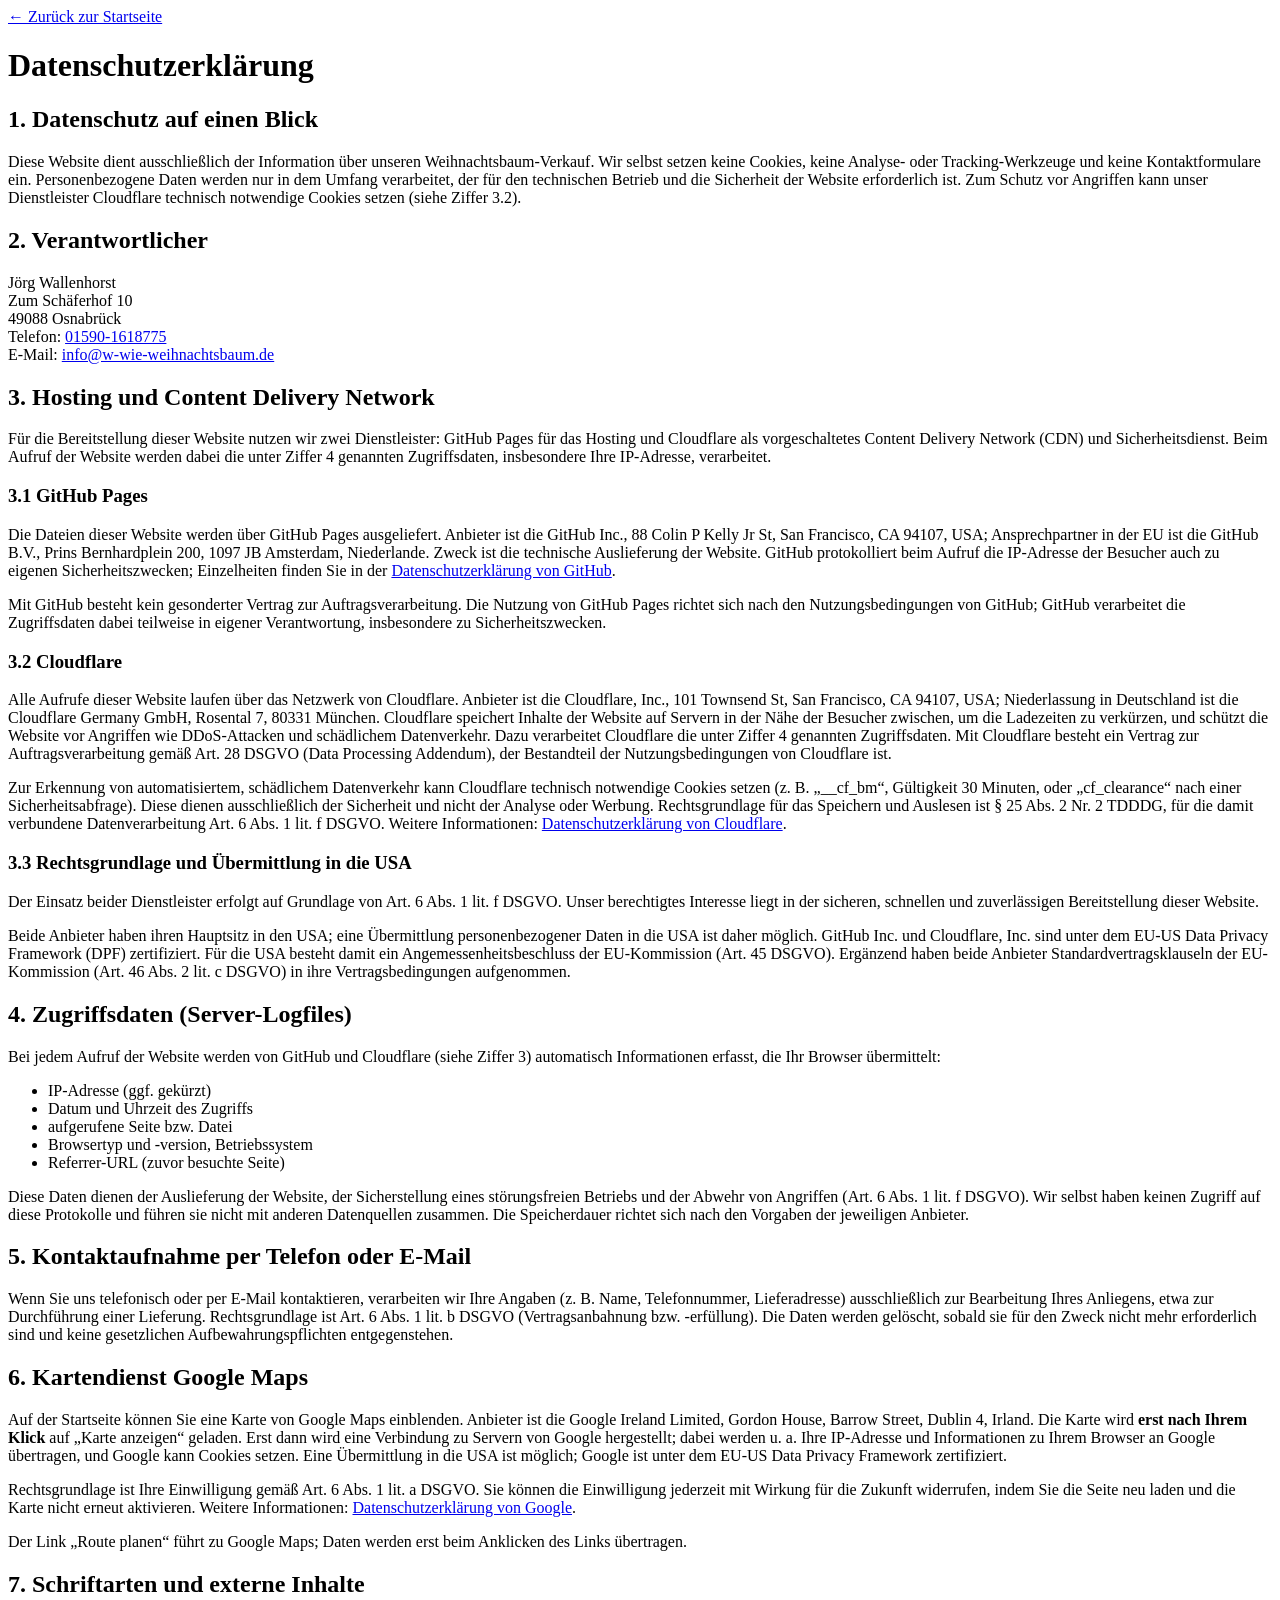
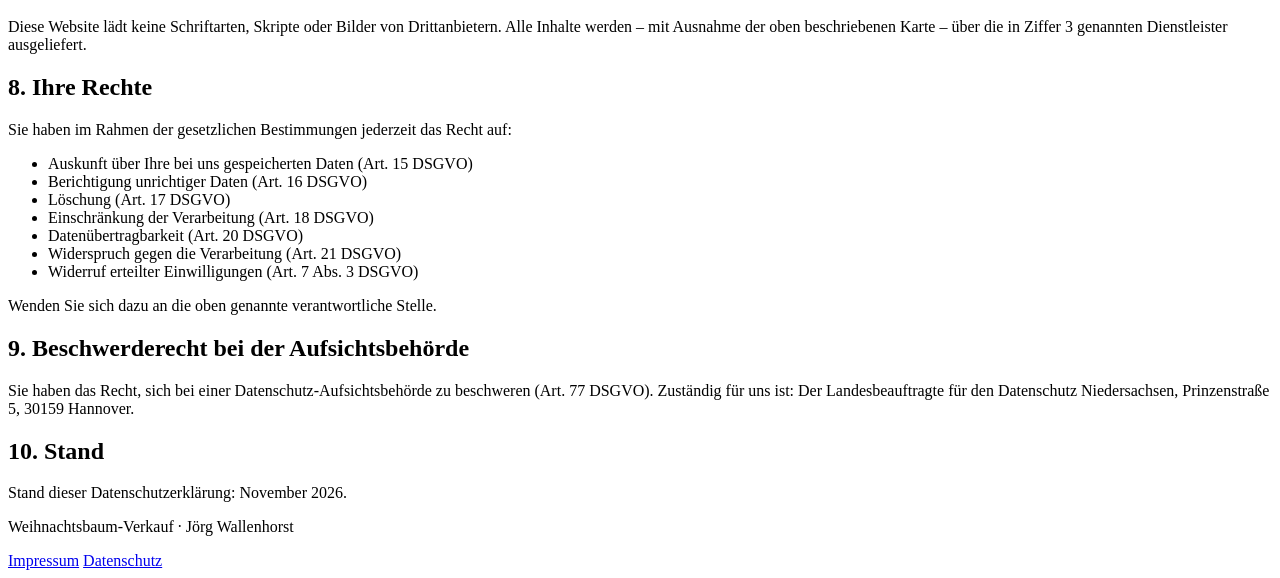
==== datenschutz.html @ db5e8e9d "Add files via upload" ====
<!DOCTYPE html>
<html lang="de">
<head>
  <meta charset="utf-8">
  <meta name="viewport" content="width=device-width, initial-scale=1">
  <title>Datenschutzerklärung | Weihnachtsbaum-Verkauf Osnabrück-Dodesheide</title>
  <meta name="robots" content="noindex, follow">
  <meta name="theme-color" content="#0a0a18">
  <link rel="icon" href="assets/img/favicon.svg" type="image/svg+xml">
  <link rel="stylesheet" href="css/style.css?v=5">
</head>
<body>
  <header class="seite-kopf">
    <div class="container">
      <a href="index.html">← Zurück zur Startseite</a>
      <h1>Datenschutz&shy;erklärung</h1>
    </div>
  </header>

  <main class="container text">
    <h2>1. Datenschutz auf einen Blick</h2>
    <p>Diese Website dient ausschließlich der Information über unseren Weihnachtsbaum-Verkauf. Wir selbst setzen keine Cookies, keine Analyse- oder Tracking-Werkzeuge und keine Kontaktformulare ein. Personenbezogene Daten werden nur in dem Umfang verarbeitet, der für den technischen Betrieb und die Sicherheit der Website erforderlich ist. Zum Schutz vor Angriffen kann unser Dienstleister Cloudflare technisch notwendige Cookies setzen (siehe Ziffer 3.2).</p>

    <h2>2. Verantwortlicher</h2>
    <p>
      Jörg Wallenhorst<br>
      Zum Schäferhof 10<br>
      49088 Osnabrück<br>
      Telefon: <a href="tel:+4915901618775">01590-1618775</a><br>
      E-Mail: <a href="mailto:info@w-wie-weihnachtsbaum.de">info@w-wie-weihnachtsbaum.de</a>
    </p>

    <h2>3. Hosting und Content Delivery Network</h2>
    <p>Für die Bereitstellung dieser Website nutzen wir zwei Dienstleister: GitHub Pages für das Hosting und Cloudflare als vorgeschaltetes Content Delivery Network (CDN) und Sicherheitsdienst. Beim Aufruf der Website werden dabei die unter Ziffer 4 genannten Zugriffsdaten, insbesondere Ihre IP-Adresse, verarbeitet.</p>

    <h3>3.1 GitHub Pages</h3>
    <p>Die Dateien dieser Website werden über GitHub Pages ausgeliefert. Anbieter ist die GitHub Inc., 88 Colin P Kelly Jr St, San Francisco, CA 94107, USA; Ansprechpartner in der EU ist die GitHub B.V., Prins Bernhardplein 200, 1097 JB Amsterdam, Niederlande. Zweck ist die technische Auslieferung der Website. GitHub protokolliert beim Aufruf die IP-Adresse der Besucher auch zu eigenen Sicherheitszwecken; Einzelheiten finden Sie in der <a href="https://docs.github.com/de/site-policy/privacy-policies/github-general-privacy-statement" target="_blank" rel="noopener noreferrer">Datenschutzerklärung von GitHub</a>.</p>
    <p>Mit GitHub besteht kein gesonderter Vertrag zur Auftragsverarbeitung. Die Nutzung von GitHub Pages richtet sich nach den Nutzungsbedingungen von GitHub; GitHub verarbeitet die Zugriffsdaten dabei teilweise in eigener Verantwortung, insbesondere zu Sicherheitszwecken.</p>

    <h3>3.2 Cloudflare</h3>
    <p>Alle Aufrufe dieser Website laufen über das Netzwerk von Cloudflare. Anbieter ist die Cloudflare, Inc., 101 Townsend St, San Francisco, CA 94107, USA; Niederlassung in Deutschland ist die Cloudflare Germany GmbH, Rosental 7, 80331 München. Cloudflare speichert Inhalte der Website auf Servern in der Nähe der Besucher zwischen, um die Ladezeiten zu verkürzen, und schützt die Website vor Angriffen wie DDoS-Attacken und schädlichem Datenverkehr. Dazu verarbeitet Cloudflare die unter Ziffer 4 genannten Zugriffsdaten. Mit Cloudflare besteht ein Vertrag zur Auftragsverarbeitung gemäß Art. 28 DSGVO (Data Processing Addendum), der Bestandteil der Nutzungsbedingungen von Cloudflare ist.</p>
    <p>Zur Erkennung von automatisiertem, schädlichem Datenverkehr kann Cloudflare technisch notwendige Cookies setzen (z. B. „__cf_bm“, Gültigkeit 30 Minuten, oder „cf_clearance“ nach einer Sicherheitsabfrage). Diese dienen ausschließlich der Sicherheit und nicht der Analyse oder Werbung. Rechtsgrundlage für das Speichern und Auslesen ist § 25 Abs. 2 Nr. 2 TDDDG, für die damit verbundene Datenverarbeitung Art. 6 Abs. 1 lit. f DSGVO. Weitere Informationen: <a href="https://www.cloudflare.com/de-de/privacypolicy/" target="_blank" rel="noopener noreferrer">Datenschutzerklärung von Cloudflare</a>.</p>

    <h3>3.3 Rechtsgrundlage und Übermittlung in die USA</h3>
    <p>Der Einsatz beider Dienstleister erfolgt auf Grundlage von Art. 6 Abs. 1 lit. f DSGVO. Unser berechtigtes Interesse liegt in der sicheren, schnellen und zuverlässigen Bereitstellung dieser Website.</p>
    <p>Beide Anbieter haben ihren Hauptsitz in den USA; eine Übermittlung personenbezogener Daten in die USA ist daher möglich. GitHub Inc. und Cloudflare, Inc. sind unter dem EU-US Data Privacy Framework (DPF) zertifiziert. Für die USA besteht damit ein Angemessenheitsbeschluss der EU-Kommission (Art. 45 DSGVO). Ergänzend haben beide Anbieter Standardvertragsklauseln der EU-Kommission (Art. 46 Abs. 2 lit. c DSGVO) in ihre Vertragsbedingungen aufgenommen.</p>

    <h2>4. Zugriffsdaten (Server-Logfiles)</h2>
    <p>Bei jedem Aufruf der Website werden von GitHub und Cloudflare (siehe Ziffer 3) automatisch Informationen erfasst, die Ihr Browser übermittelt:</p>
    <ul>
      <li>IP-Adresse (ggf. gekürzt)</li>
      <li>Datum und Uhrzeit des Zugriffs</li>
      <li>aufgerufene Seite bzw. Datei</li>
      <li>Browsertyp und -version, Betriebssystem</li>
      <li>Referrer-URL (zuvor besuchte Seite)</li>
    </ul>
    <p>Diese Daten dienen der Auslieferung der Website, der Sicherstellung eines störungsfreien Betriebs und der Abwehr von Angriffen (Art. 6 Abs. 1 lit. f DSGVO). Wir selbst haben keinen Zugriff auf diese Protokolle und führen sie nicht mit anderen Datenquellen zusammen. Die Speicherdauer richtet sich nach den Vorgaben der jeweiligen Anbieter.</p>

    <h2>5. Kontaktaufnahme per Telefon oder E-Mail</h2>
    <p>Wenn Sie uns telefonisch oder per E-Mail kontaktieren, verarbeiten wir Ihre Angaben (z. B. Name, Telefonnummer, Lieferadresse) ausschließlich zur Bearbeitung Ihres Anliegens, etwa zur Durchführung einer Lieferung. Rechtsgrundlage ist Art. 6 Abs. 1 lit. b DSGVO (Vertragsanbahnung bzw. -erfüllung). Die Daten werden gelöscht, sobald sie für den Zweck nicht mehr erforderlich sind und keine gesetzlichen Aufbewahrungspflichten entgegenstehen.</p>

    <h2>6. Kartendienst Google Maps</h2>
    <p>Auf der Startseite können Sie eine Karte von Google Maps einblenden. Anbieter ist die Google Ireland Limited, Gordon House, Barrow Street, Dublin 4, Irland. Die Karte wird <strong>erst nach Ihrem Klick</strong> auf „Karte anzeigen“ geladen. Erst dann wird eine Verbindung zu Servern von Google hergestellt; dabei werden u. a. Ihre IP-Adresse und Informationen zu Ihrem Browser an Google übertragen, und Google kann Cookies setzen. Eine Übermittlung in die USA ist möglich; Google ist unter dem EU-US Data Privacy Framework zertifiziert.</p>
    <p>Rechtsgrundlage ist Ihre Einwilligung gemäß Art. 6 Abs. 1 lit. a DSGVO. Sie können die Einwilligung jederzeit mit Wirkung für die Zukunft widerrufen, indem Sie die Seite neu laden und die Karte nicht erneut aktivieren. Weitere Informationen: <a href="https://policies.google.com/privacy" target="_blank" rel="noopener noreferrer">Datenschutzerklärung von Google</a>.</p>
    <p>Der Link „Route planen“ führt zu Google Maps; Daten werden erst beim Anklicken des Links übertragen.</p>

    <h2>7. Schriftarten und externe Inhalte</h2>
    <p>Diese Website lädt keine Schriftarten, Skripte oder Bilder von Drittanbietern. Alle Inhalte werden – mit Ausnahme der oben beschriebenen Karte – über die in Ziffer 3 genannten Dienstleister ausgeliefert.</p>

    <h2>8. Ihre Rechte</h2>
    <p>Sie haben im Rahmen der gesetzlichen Bestimmungen jederzeit das Recht auf:</p>
    <ul>
      <li>Auskunft über Ihre bei uns gespeicherten Daten (Art. 15 DSGVO)</li>
      <li>Berichtigung unrichtiger Daten (Art. 16 DSGVO)</li>
      <li>Löschung (Art. 17 DSGVO)</li>
      <li>Einschränkung der Verarbeitung (Art. 18 DSGVO)</li>
      <li>Datenübertragbarkeit (Art. 20 DSGVO)</li>
      <li>Widerspruch gegen die Verarbeitung (Art. 21 DSGVO)</li>
      <li>Widerruf erteilter Einwilligungen (Art. 7 Abs. 3 DSGVO)</li>
    </ul>
    <p>Wenden Sie sich dazu an die oben genannte verantwortliche Stelle.</p>

    <h2>9. Beschwerderecht bei der Aufsichtsbehörde</h2>
    <p>Sie haben das Recht, sich bei einer Datenschutz-Aufsichtsbehörde zu beschweren (Art. 77 DSGVO). Zuständig für uns ist: Der Landesbeauftragte für den Datenschutz Niedersachsen, Prinzenstraße 5, 30159 Hannover.</p>

    <h2>10. Stand</h2>
    <p>Stand dieser Datenschutzerklärung: November 2026.</p>
  </main>

  <footer class="fuss">
    <div class="container fuss__innen">
      <p>Weihnachtsbaum-Verkauf · Jörg Wallenhorst</p>
      <nav aria-label="Rechtliches">
        <a href="impressum.html">Impressum</a>
        <a href="datenschutz.html" aria-current="page">Datenschutz</a>
      </nav>
    </div>
  </footer>
</body>
</html>
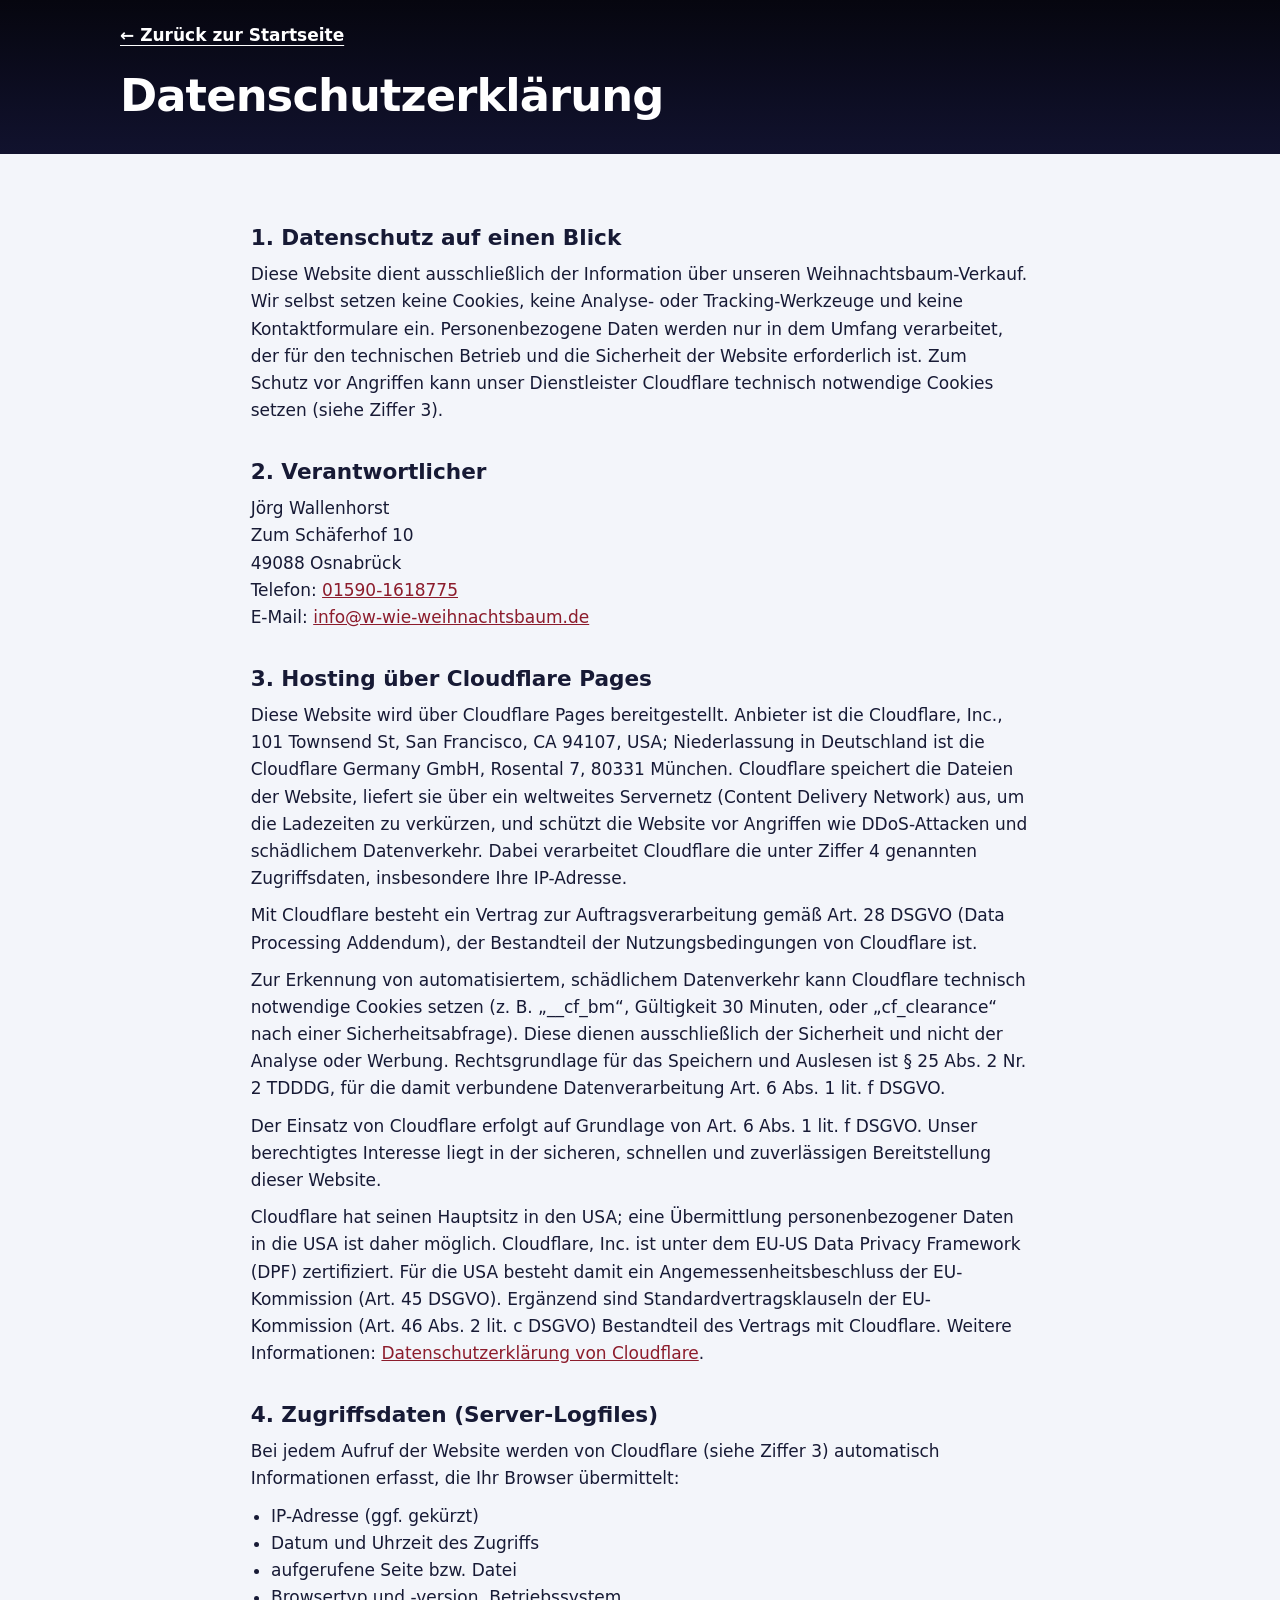
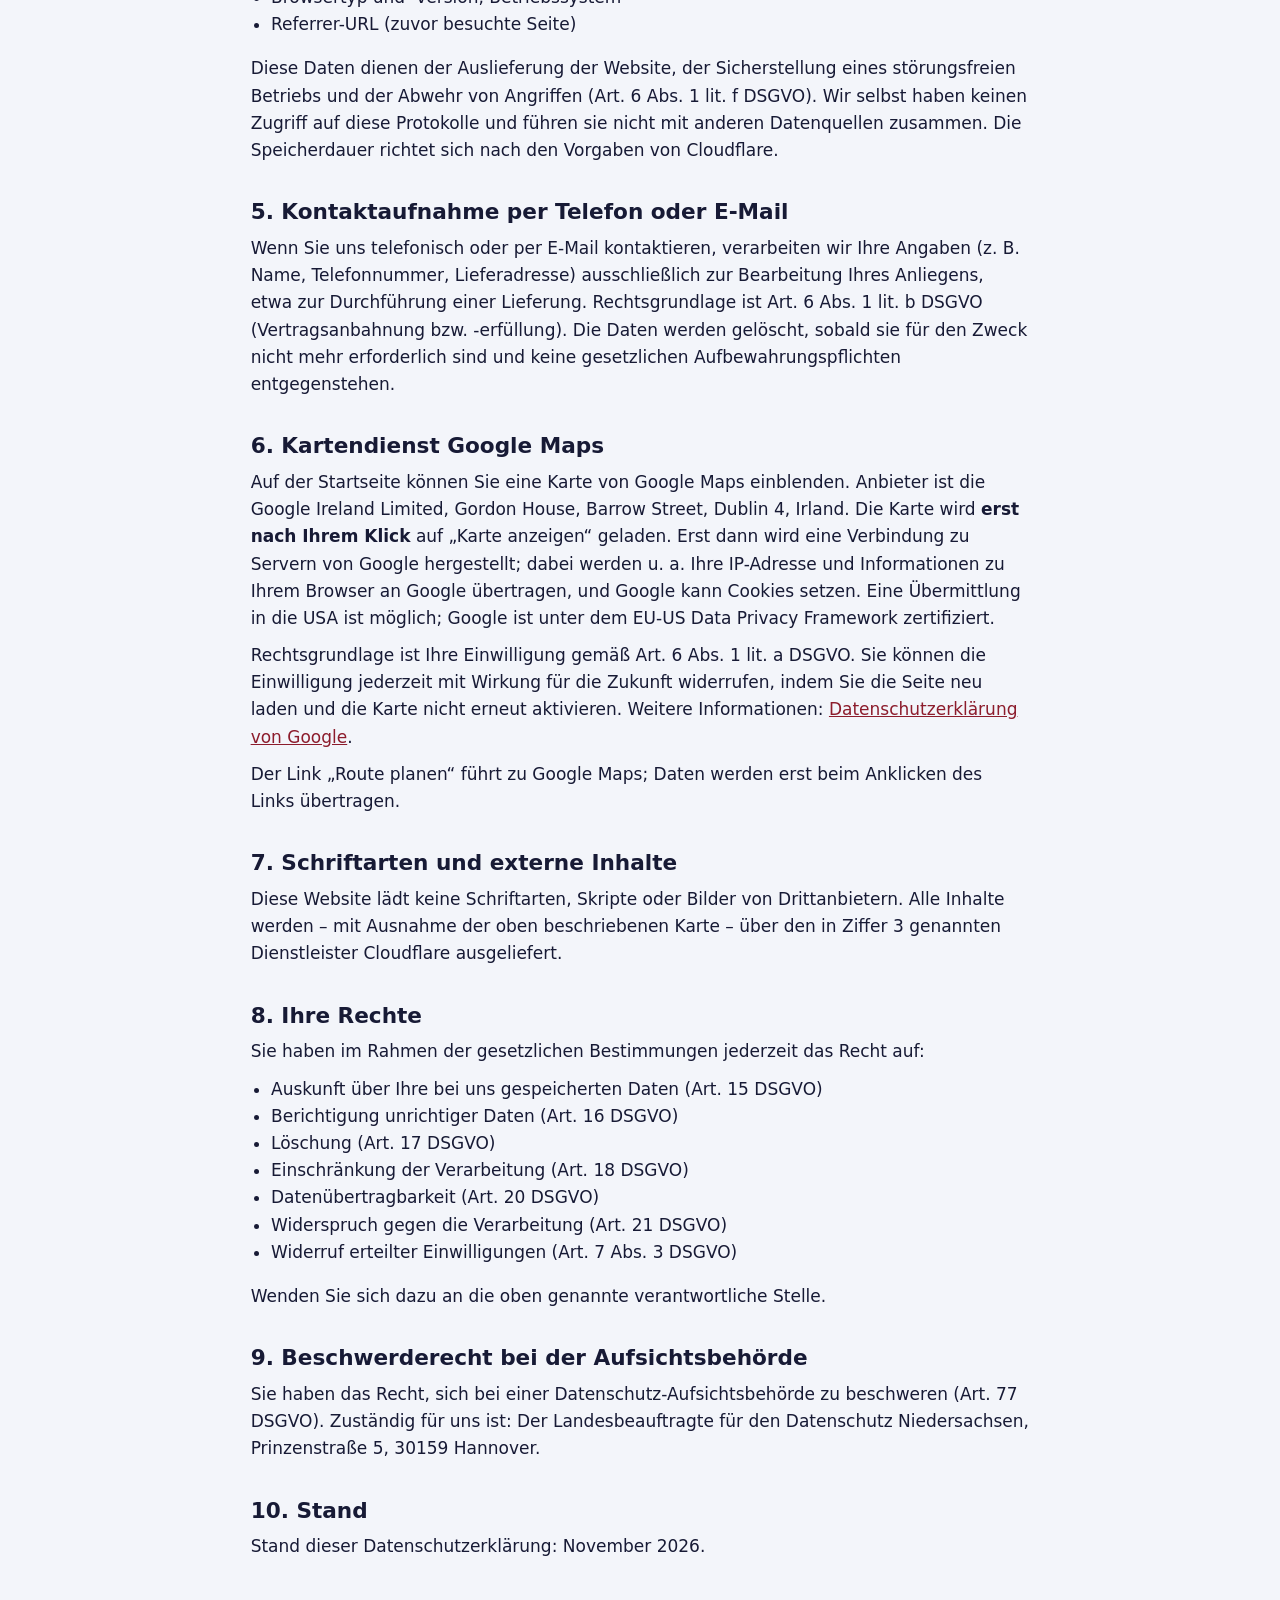
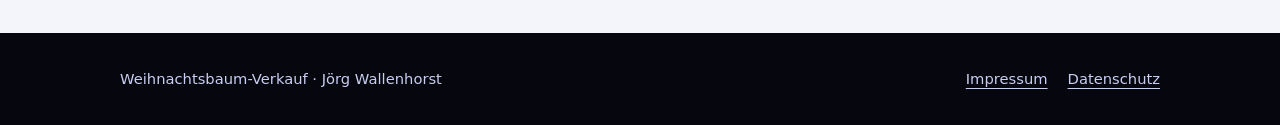
==== commit 2b61564b: "Add files via upload" ====
--- a/datenschutz.html
+++ b/datenschutz.html
@@ -19,7 +19,7 @@
 
   <main class="container text">
     <h2>1. Datenschutz auf einen Blick</h2>
-    <p>Diese Website dient ausschließlich der Information über unseren Weihnachtsbaum-Verkauf. Wir selbst setzen keine Cookies, keine Analyse- oder Tracking-Werkzeuge und keine Kontaktformulare ein. Personenbezogene Daten werden nur in dem Umfang verarbeitet, der für den technischen Betrieb und die Sicherheit der Website erforderlich ist. Zum Schutz vor Angriffen kann unser Dienstleister Cloudflare technisch notwendige Cookies setzen (siehe Ziffer 3.2).</p>
+    <p>Diese Website dient ausschließlich der Information über unseren Weihnachtsbaum-Verkauf. Wir selbst setzen keine Cookies, keine Analyse- oder Tracking-Werkzeuge und keine Kontaktformulare ein. Personenbezogene Daten werden nur in dem Umfang verarbeitet, der für den technischen Betrieb und die Sicherheit der Website erforderlich ist. Zum Schutz vor Angriffen kann unser Dienstleister Cloudflare technisch notwendige Cookies setzen (siehe Ziffer 3).</p>
 
     <h2>2. Verantwortlicher</h2>
     <p>
@@ -30,23 +30,15 @@
       E-Mail: <a href="mailto:info@w-wie-weihnachtsbaum.de">info@w-wie-weihnachtsbaum.de</a>
     </p>
 
-    <h2>3. Hosting und Content Delivery Network</h2>
-    <p>Für die Bereitstellung dieser Website nutzen wir zwei Dienstleister: GitHub Pages für das Hosting und Cloudflare als vorgeschaltetes Content Delivery Network (CDN) und Sicherheitsdienst. Beim Aufruf der Website werden dabei die unter Ziffer 4 genannten Zugriffsdaten, insbesondere Ihre IP-Adresse, verarbeitet.</p>
-
-    <h3>3.1 GitHub Pages</h3>
-    <p>Die Dateien dieser Website werden über GitHub Pages ausgeliefert. Anbieter ist die GitHub Inc., 88 Colin P Kelly Jr St, San Francisco, CA 94107, USA; Ansprechpartner in der EU ist die GitHub B.V., Prins Bernhardplein 200, 1097 JB Amsterdam, Niederlande. Zweck ist die technische Auslieferung der Website. GitHub protokolliert beim Aufruf die IP-Adresse der Besucher auch zu eigenen Sicherheitszwecken; Einzelheiten finden Sie in der <a href="https://docs.github.com/de/site-policy/privacy-policies/github-general-privacy-statement" target="_blank" rel="noopener noreferrer">Datenschutzerklärung von GitHub</a>.</p>
-    <p>Mit GitHub besteht kein gesonderter Vertrag zur Auftragsverarbeitung. Die Nutzung von GitHub Pages richtet sich nach den Nutzungsbedingungen von GitHub; GitHub verarbeitet die Zugriffsdaten dabei teilweise in eigener Verantwortung, insbesondere zu Sicherheitszwecken.</p>
-
-    <h3>3.2 Cloudflare</h3>
-    <p>Alle Aufrufe dieser Website laufen über das Netzwerk von Cloudflare. Anbieter ist die Cloudflare, Inc., 101 Townsend St, San Francisco, CA 94107, USA; Niederlassung in Deutschland ist die Cloudflare Germany GmbH, Rosental 7, 80331 München. Cloudflare speichert Inhalte der Website auf Servern in der Nähe der Besucher zwischen, um die Ladezeiten zu verkürzen, und schützt die Website vor Angriffen wie DDoS-Attacken und schädlichem Datenverkehr. Dazu verarbeitet Cloudflare die unter Ziffer 4 genannten Zugriffsdaten. Mit Cloudflare besteht ein Vertrag zur Auftragsverarbeitung gemäß Art. 28 DSGVO (Data Processing Addendum), der Bestandteil der Nutzungsbedingungen von Cloudflare ist.</p>
-    <p>Zur Erkennung von automatisiertem, schädlichem Datenverkehr kann Cloudflare technisch notwendige Cookies setzen (z. B. „__cf_bm“, Gültigkeit 30 Minuten, oder „cf_clearance“ nach einer Sicherheitsabfrage). Diese dienen ausschließlich der Sicherheit und nicht der Analyse oder Werbung. Rechtsgrundlage für das Speichern und Auslesen ist § 25 Abs. 2 Nr. 2 TDDDG, für die damit verbundene Datenverarbeitung Art. 6 Abs. 1 lit. f DSGVO. Weitere Informationen: <a href="https://www.cloudflare.com/de-de/privacypolicy/" target="_blank" rel="noopener noreferrer">Datenschutzerklärung von Cloudflare</a>.</p>
-
-    <h3>3.3 Rechtsgrundlage und Übermittlung in die USA</h3>
-    <p>Der Einsatz beider Dienstleister erfolgt auf Grundlage von Art. 6 Abs. 1 lit. f DSGVO. Unser berechtigtes Interesse liegt in der sicheren, schnellen und zuverlässigen Bereitstellung dieser Website.</p>
-    <p>Beide Anbieter haben ihren Hauptsitz in den USA; eine Übermittlung personenbezogener Daten in die USA ist daher möglich. GitHub Inc. und Cloudflare, Inc. sind unter dem EU-US Data Privacy Framework (DPF) zertifiziert. Für die USA besteht damit ein Angemessenheitsbeschluss der EU-Kommission (Art. 45 DSGVO). Ergänzend haben beide Anbieter Standardvertragsklauseln der EU-Kommission (Art. 46 Abs. 2 lit. c DSGVO) in ihre Vertragsbedingungen aufgenommen.</p>
+    <h2>3. Hosting über Cloudflare Pages</h2>
+    <p>Diese Website wird über Cloudflare Pages bereitgestellt. Anbieter ist die Cloudflare, Inc., 101 Townsend St, San Francisco, CA 94107, USA; Niederlassung in Deutschland ist die Cloudflare Germany GmbH, Rosental 7, 80331 München. Cloudflare speichert die Dateien der Website, liefert sie über ein weltweites Servernetz (Content Delivery Network) aus, um die Ladezeiten zu verkürzen, und schützt die Website vor Angriffen wie DDoS-Attacken und schädlichem Datenverkehr. Dabei verarbeitet Cloudflare die unter Ziffer 4 genannten Zugriffsdaten, insbesondere Ihre IP-Adresse.</p>
+    <p>Mit Cloudflare besteht ein Vertrag zur Auftragsverarbeitung gemäß Art. 28 DSGVO (Data Processing Addendum), der Bestandteil der Nutzungsbedingungen von Cloudflare ist.</p>
+    <p>Zur Erkennung von automatisiertem, schädlichem Datenverkehr kann Cloudflare technisch notwendige Cookies setzen (z. B. „__cf_bm“, Gültigkeit 30 Minuten, oder „cf_clearance“ nach einer Sicherheitsabfrage). Diese dienen ausschließlich der Sicherheit und nicht der Analyse oder Werbung. Rechtsgrundlage für das Speichern und Auslesen ist § 25 Abs. 2 Nr. 2 TDDDG, für die damit verbundene Datenverarbeitung Art. 6 Abs. 1 lit. f DSGVO.</p>
+    <p>Der Einsatz von Cloudflare erfolgt auf Grundlage von Art. 6 Abs. 1 lit. f DSGVO. Unser berechtigtes Interesse liegt in der sicheren, schnellen und zuverlässigen Bereitstellung dieser Website.</p>
+    <p>Cloudflare hat seinen Hauptsitz in den USA; eine Übermittlung personenbezogener Daten in die USA ist daher möglich. Cloudflare, Inc. ist unter dem EU-US Data Privacy Framework (DPF) zertifiziert. Für die USA besteht damit ein Angemessenheitsbeschluss der EU-Kommission (Art. 45 DSGVO). Ergänzend sind Standardvertragsklauseln der EU-Kommission (Art. 46 Abs. 2 lit. c DSGVO) Bestandteil des Vertrags mit Cloudflare. Weitere Informationen: <a href="https://www.cloudflare.com/de-de/privacypolicy/" target="_blank" rel="noopener noreferrer">Datenschutzerklärung von Cloudflare</a>.</p>
 
     <h2>4. Zugriffsdaten (Server-Logfiles)</h2>
-    <p>Bei jedem Aufruf der Website werden von GitHub und Cloudflare (siehe Ziffer 3) automatisch Informationen erfasst, die Ihr Browser übermittelt:</p>
+    <p>Bei jedem Aufruf der Website werden von Cloudflare (siehe Ziffer 3) automatisch Informationen erfasst, die Ihr Browser übermittelt:</p>
     <ul>
       <li>IP-Adresse (ggf. gekürzt)</li>
       <li>Datum und Uhrzeit des Zugriffs</li>
@@ -54,7 +46,7 @@
       <li>Browsertyp und -version, Betriebssystem</li>
       <li>Referrer-URL (zuvor besuchte Seite)</li>
     </ul>
-    <p>Diese Daten dienen der Auslieferung der Website, der Sicherstellung eines störungsfreien Betriebs und der Abwehr von Angriffen (Art. 6 Abs. 1 lit. f DSGVO). Wir selbst haben keinen Zugriff auf diese Protokolle und führen sie nicht mit anderen Datenquellen zusammen. Die Speicherdauer richtet sich nach den Vorgaben der jeweiligen Anbieter.</p>
+    <p>Diese Daten dienen der Auslieferung der Website, der Sicherstellung eines störungsfreien Betriebs und der Abwehr von Angriffen (Art. 6 Abs. 1 lit. f DSGVO). Wir selbst haben keinen Zugriff auf diese Protokolle und führen sie nicht mit anderen Datenquellen zusammen. Die Speicherdauer richtet sich nach den Vorgaben von Cloudflare.</p>
 
     <h2>5. Kontaktaufnahme per Telefon oder E-Mail</h2>
     <p>Wenn Sie uns telefonisch oder per E-Mail kontaktieren, verarbeiten wir Ihre Angaben (z. B. Name, Telefonnummer, Lieferadresse) ausschließlich zur Bearbeitung Ihres Anliegens, etwa zur Durchführung einer Lieferung. Rechtsgrundlage ist Art. 6 Abs. 1 lit. b DSGVO (Vertragsanbahnung bzw. -erfüllung). Die Daten werden gelöscht, sobald sie für den Zweck nicht mehr erforderlich sind und keine gesetzlichen Aufbewahrungspflichten entgegenstehen.</p>
@@ -65,7 +57,7 @@
     <p>Der Link „Route planen“ führt zu Google Maps; Daten werden erst beim Anklicken des Links übertragen.</p>
 
     <h2>7. Schriftarten und externe Inhalte</h2>
-    <p>Diese Website lädt keine Schriftarten, Skripte oder Bilder von Drittanbietern. Alle Inhalte werden – mit Ausnahme der oben beschriebenen Karte – über die in Ziffer 3 genannten Dienstleister ausgeliefert.</p>
+    <p>Diese Website lädt keine Schriftarten, Skripte oder Bilder von Drittanbietern. Alle Inhalte werden – mit Ausnahme der oben beschriebenen Karte – über den in Ziffer 3 genannten Dienstleister Cloudflare ausgeliefert.</p>
 
     <h2>8. Ihre Rechte</h2>
     <p>Sie haben im Rahmen der gesetzlichen Bestimmungen jederzeit das Recht auf:</p>
--- a/css/style.css
+++ b/css/style.css
@@ -0,0 +1,334 @@
+/* ==========================================================================
+   Weihnachtsbaum-Verkauf – Styles (mobile first)
+   ========================================================================== */
+
+:root {
+  --nacht-900: #06060f;
+  --nacht-700: #11122e;
+  --nacht-500: #252260;
+  --schnee: #f3f5fa;
+  --weiss: #ffffff;
+  --tinte: #171a35;
+  --tinte-weich: #4b5070;
+  --rot: #8c1c2c;
+  --rot-hell: #b3283b;
+  --gruen: #1f6b4a;
+  --gold: #f2c230;
+  --linie: #dfe3ee;
+  --radius: 18px;
+  --schatten: 0 10px 30px -12px rgba(23, 26, 53, 0.25);
+  --schrift: system-ui, -apple-system, "Segoe UI", Roboto, "Helvetica Neue", Arial, sans-serif;
+}
+
+*, *::before, *::after { box-sizing: border-box; }
+
+html { scroll-behavior: smooth; scroll-padding-top: 64px; -webkit-text-size-adjust: 100%; }
+
+body {
+  margin: 0;
+  font-family: var(--schrift);
+  font-size: 1.0625rem;
+  line-height: 1.6;
+  color: var(--tinte);
+  background: var(--schnee);
+  overflow-x: hidden;
+}
+
+img, svg { max-width: 100%; height: auto; display: block; }
+h1, h2, h3, p, dl, dd, address { margin: 0; }
+address { font-style: normal; }
+a { color: inherit; }
+
+:focus-visible { outline: 3px solid var(--gold); outline-offset: 3px; border-radius: 6px; }
+
+.skip-link {
+  position: absolute; left: 12px; top: -60px; z-index: 100;
+  background: var(--weiss); color: var(--tinte); padding: 10px 16px; border-radius: 10px;
+}
+.skip-link:focus { top: 12px; }
+
+.container { width: min(100% - 40px, 1040px); margin-inline: auto; }
+
+/* ---------- Kopfzeile ---------- */
+.kopf {
+  position: fixed; inset: 0 0 auto 0; z-index: 50;
+  display: flex; align-items: center; justify-content: space-between; gap: 12px;
+  padding: 10px 16px;
+  color: var(--weiss);
+  transition: background-color .3s, box-shadow .3s, backdrop-filter .3s;
+}
+.kopf.ist-fest {
+  background: rgba(10, 10, 26, 0.82);
+  -webkit-backdrop-filter: blur(10px); backdrop-filter: blur(10px);
+  box-shadow: 0 6px 20px -10px rgba(0, 0, 0, .6);
+}
+.kopf__marke {
+  display: flex; align-items: center; gap: 8px; min-width: 44px; min-height: 44px;
+  font-weight: 700; text-decoration: none; letter-spacing: .01em;
+  opacity: 0; transform: translateY(-4px); transition: opacity .3s, transform .3s;
+}
+.kopf.ist-fest .kopf__marke { opacity: 1; transform: none; }
+.kopf__marke span { display: none; }
+.kopf nav { display: flex; gap: 2px; }
+.kopf nav a {
+  display: inline-flex; align-items: center; min-height: 44px;
+  padding: 8px 11px; border-radius: 999px;
+  font-size: .95rem; font-weight: 600; text-decoration: none;
+}
+.kopf nav a:hover { background: rgba(255, 255, 255, .14); }
+
+/* ---------- Hero ---------- */
+.hero {
+  position: relative;
+  min-height: 100vh; min-height: 100svh;
+  display: flex; flex-direction: column;
+  overflow: hidden;
+  color: var(--weiss);
+  background: linear-gradient(180deg, var(--nacht-900) 0%, var(--nacht-700) 42%, var(--nacht-500) 78%, #3a318a 100%);
+}
+.hero__sterne {
+  position: absolute; inset: -10% 0 20% 0;
+  background-image:
+    radial-gradient(1.2px 1.2px at 12% 18%, #fff 50%, transparent 51%),
+    radial-gradient(1px 1px at 28% 62%, #fff 50%, transparent 51%),
+    radial-gradient(1.4px 1.4px at 44% 30%, #fff 50%, transparent 51%),
+    radial-gradient(1px 1px at 61% 12%, #fff 50%, transparent 51%),
+    radial-gradient(1.2px 1.2px at 73% 48%, #fff 50%, transparent 51%),
+    radial-gradient(1px 1px at 86% 24%, #fff 50%, transparent 51%),
+    radial-gradient(1.6px 1.6px at 93% 66%, #fff 50%, transparent 51%),
+    radial-gradient(1px 1px at 6% 78%, #fff 50%, transparent 51%),
+    radial-gradient(1px 1px at 52% 82%, #fff 50%, transparent 51%);
+  background-size: 420px 380px, 310px 290px, 520px 450px, 360px 330px, 470px 410px, 280px 260px, 600px 520px, 340px 300px, 400px 360px;
+  opacity: .7;
+}
+.hero__schnee { position: absolute; inset: 0; width: 100%; height: 100%; z-index: 3; pointer-events: none; }
+
+.hero__inhalt {
+  position: relative; z-index: 2;
+  padding: clamp(72px, 13svh, 130px) 20px 0;
+  text-align: center;
+}
+.hero h1 img {
+  width: min(92vw, 660px); width: min(92vw, 660px, 105svh); margin-inline: auto;
+  filter: drop-shadow(0 0 18px rgba(160, 170, 255, .25));
+}
+.hero__ort {
+  margin-top: clamp(4px, 1.5svh, 16px);
+  font-size: clamp(1.05rem, 3.6vw, 1.35rem); line-height: 1.4;
+  color: #dfe2ff;
+}
+.hero__ort strong { color: var(--weiss); letter-spacing: .04em; text-transform: uppercase; }
+.hero__datum {
+  display: inline-block; margin-top: 16px;
+  padding: 9px 20px; border-radius: 999px;
+  background: var(--rot); color: var(--weiss);
+  font-weight: 700; font-size: clamp(1rem, 3.4vw, 1.15rem);
+  box-shadow: 0 8px 24px -8px rgba(0, 0, 0, .6);
+}
+
+.hero__szene {
+  position: relative; z-index: 1;
+  margin-top: auto;
+  height: clamp(230px, 40svh, 430px);
+}
+.hero__huegel { position: absolute; inset: auto 0 -1px 0; width: 100%; height: 72%; }
+.hero__huegel path { fill: var(--schnee); }
+.baum { position: absolute; object-fit: contain; object-position: left bottom; will-change: transform; filter: drop-shadow(0 6px 5px rgba(20, 20, 50, .22)); }
+.baum--gross  { left: -5%;  bottom: 20%; width: clamp(150px, 37vw, 300px); max-height: 80%; }
+.baum--klein  {
+  left: 41%;  bottom: 9%;  width: clamp(82px, 19vw, 165px); max-height: 78%;
+  -webkit-mask-image: linear-gradient(to right, #000 84%, transparent);
+  mask-image: linear-gradient(to right, #000 84%, transparent);
+}
+.baum--mittel { left: 53%;  bottom: 26%; width: clamp(84px, 19vw, 175px); max-height: 72%; }
+.baum--paar   { right: 4%;  bottom: 51%; width: clamp(58px, 12vw, 130px); }
+
+/* ---------- Kurzinfo ---------- */
+.kurzinfo {
+  position: relative; z-index: 5;
+  width: min(100% - 32px, 1040px); margin: -34px auto 0;
+  display: grid; gap: 1px;
+  background: var(--linie);
+  border-radius: var(--radius); overflow: hidden;
+  box-shadow: var(--schatten);
+}
+.kurzinfo__punkt {
+  display: flex; align-items: center; gap: 14px;
+  padding: 15px 18px;
+  background: var(--weiss); text-decoration: none; font-weight: 700;
+  transition: background-color .2s;
+}
+.kurzinfo__punkt:hover { background: #fafbfe; }
+.kurzinfo__punkt small { display: block; font-weight: 500; font-size: .8rem; color: var(--tinte-weich); line-height: 1.2; }
+.kurzinfo__punkt svg, .karte__icon svg, .knopf svg, .karte-map__hinweis svg {
+  fill: none; stroke: currentColor; stroke-width: 1.7; stroke-linecap: round; stroke-linejoin: round;
+}
+.kurzinfo__punkt svg { width: 26px; height: 26px; flex: none; color: var(--rot); }
+
+/* ---------- Abschnitte ---------- */
+.abschnitt { padding: clamp(56px, 10vw, 104px) 0; }
+.vorzeile {
+  font-size: .8rem; font-weight: 700; letter-spacing: .14em; text-transform: uppercase;
+  color: var(--rot);
+}
+h2 {
+  margin-top: 6px;
+  font-size: clamp(1.75rem, 6vw, 2.6rem); line-height: 1.15; letter-spacing: -.02em;
+}
+h3 { font-size: 1.25rem; line-height: 1.25; }
+.einleitung { margin-top: 12px; color: var(--tinte-weich); max-width: 60ch; }
+
+.karten { display: grid; gap: 16px; margin-top: 28px; }
+.karte {
+  padding: 24px;
+  background: var(--weiss);
+  border: 1px solid var(--linie); border-radius: var(--radius);
+  box-shadow: var(--schatten);
+}
+.karte p { margin-top: 8px; color: var(--tinte-weich); }
+.karte__icon {
+  display: grid; place-items: center;
+  width: 48px; height: 48px; margin-bottom: 16px; border-radius: 14px;
+}
+.karte__icon svg { width: 26px; height: 26px; }
+.karte__icon--gruen { background: #e2f1ea; color: var(--gruen); }
+.karte__icon--rot { background: #f8e4e7; color: var(--rot); }
+.textlink {
+  display: inline-flex; align-items: center; min-height: 44px; margin-top: 6px;
+  font-weight: 700; color: var(--rot); text-underline-offset: 4px;
+}
+
+/* ---------- Liefer-Animation ---------- */
+.lieferweg {
+  position: relative; height: clamp(120px, 26vw, 190px); margin-top: 36px;
+  overflow: hidden; container-type: inline-size;
+}
+.lieferweg__boden {
+  position: absolute; inset: auto 0 0 0; height: 14px;
+  background: linear-gradient(90deg, transparent, var(--linie) 12%, var(--linie) 88%, transparent);
+  border-radius: 999px;
+}
+.lieferweg__auto {
+  /* Das Auto zeigt nach rechts: es kommt von links und fährt vorwärts ins Bild. */
+  position: absolute; right: 0; bottom: 4px; z-index: 1;
+  width: clamp(150px, 34vw, 250px);
+  cursor: pointer; -webkit-tap-highlight-color: transparent; user-select: none;
+  transform: translateX(-100vw);
+  transform: translateX(-100cqw);
+  transition: transform 2.8s cubic-bezier(.16, .7, .25, 1);
+}
+.lieferweg.ist-sichtbar .lieferweg__auto { transform: translateX(-8vw); transform: translateX(-10cqw); }
+.lieferweg.ist-sichtbar .lieferweg__auto img { animation: holpern .4s ease-in-out 6; }
+@keyframes holpern { 50% { transform: translateY(-2px) rotate(-.6deg); } }
+
+/* ---------- Kontakt (Nacht) ---------- */
+.abschnitt--nacht {
+  color: var(--weiss);
+  background: linear-gradient(180deg, var(--nacht-700), var(--nacht-500));
+}
+.abschnitt--nacht .vorzeile { color: #ffb3bd; }
+.karte--glas {
+  background: rgba(255, 255, 255, .07);
+  border-color: rgba(255, 255, 255, .16);
+  box-shadow: none;
+}
+.karte--glas p { color: #dfe2ff; }
+.zeitraum { font-weight: 700; color: var(--weiss) !important; }
+.zeiten { margin-top: 14px; }
+.zeiten > div {
+  display: flex; justify-content: space-between; align-items: baseline; gap: 16px;
+  padding: 12px 0; border-top: 1px solid rgba(255, 255, 255, .16);
+}
+.zeiten dt { color: #dfe2ff; }
+.zeiten dd { font-weight: 700; white-space: nowrap; font-variant-numeric: tabular-nums; }
+address { margin-top: 10px; font-size: 1.1rem; line-height: 1.55; color: #eef0ff; }
+address strong { color: var(--weiss); font-size: 1.2rem; }
+.adresse__zusatz { display: block; font-size: .85rem; color: #b9bdea; }
+
+.knopf {
+  display: inline-flex; align-items: center; justify-content: center; gap: 10px;
+  margin-top: 20px; padding: 13px 24px; min-height: 48px;
+  border: 0; border-radius: 999px;
+  background: var(--rot); color: var(--weiss);
+  font: inherit; font-weight: 700; text-decoration: none; cursor: pointer;
+  transition: background-color .2s, transform .2s;
+}
+.knopf:hover { background: var(--rot-hell); transform: translateY(-1px); }
+.knopf svg { width: 20px; height: 20px; }
+.knopf--hell { background: var(--tinte); }
+.knopf--hell:hover { background: #262b55; }
+
+/* ---------- Karte / Map ---------- */
+.karte-map {
+  position: relative; margin-top: 24px;
+  aspect-ratio: 4 / 3; min-height: 280px; max-height: 460px; width: 100%;
+  border-radius: var(--radius); overflow: hidden;
+  border: 1px solid var(--linie);
+  background:
+    linear-gradient(rgba(243, 245, 250, .88), rgba(243, 245, 250, .88)),
+    repeating-linear-gradient(0deg, #cfd5e6 0 1px, transparent 1px 44px),
+    repeating-linear-gradient(90deg, #cfd5e6 0 1px, transparent 1px 44px);
+}
+.karte-map iframe { position: absolute; inset: 0; width: 100%; height: 100%; border: 0; }
+.karte-map__hinweis {
+  position: absolute; inset: 0;
+  display: flex; flex-direction: column; align-items: center; justify-content: center;
+  padding: 20px; text-align: center;
+}
+.karte-map__hinweis svg { width: 40px; height: 40px; color: var(--rot); }
+.karte-map__hinweis p { margin-top: 10px; max-width: 38ch; font-size: .92rem; color: var(--tinte-weich); }
+.karte-map__hinweis .knopf { margin-top: 14px; }
+
+/* ---------- Fußzeile ---------- */
+.fuss { background: var(--nacht-900); color: #c9cdf0; font-size: .92rem; }
+.fuss__innen {
+  display: flex; flex-wrap: wrap; justify-content: space-between; align-items: center; gap: 10px 24px;
+  padding-block: 24px;
+}
+.fuss nav { display: flex; gap: 20px; }
+.fuss a { display: inline-flex; align-items: center; min-height: 44px; text-underline-offset: 4px; }
+.fuss a:hover { color: var(--weiss); }
+
+/* ---------- Unterseiten (Impressum / Datenschutz) ---------- */
+.seite-kopf {
+  color: var(--weiss);
+  background: linear-gradient(180deg, var(--nacht-900), var(--nacht-700));
+  padding: 22px 0 34px;
+}
+.seite-kopf a { font-weight: 600; text-underline-offset: 4px; }
+.seite-kopf h1 { margin-top: 22px; font-size: clamp(1.9rem, 7vw, 2.8rem); line-height: 1.1; letter-spacing: -.02em; }
+.text { padding: 36px 0 72px; max-width: 72ch; overflow-wrap: break-word; hyphens: auto; }
+.text h2 { margin-top: 36px; font-size: 1.35rem; letter-spacing: 0; }
+.text h3 { margin-top: 22px; font-size: 1.08rem; }
+.text p, .text ul { margin-top: 10px; }
+.text ul { padding-left: 1.2em; }
+.text a { color: var(--rot); }
+.text .knopf { color: var(--weiss); margin-top: 24px; }
+.platzhalter { background: #fff1b8; padding: 0 4px; border-radius: 4px; }
+
+/* ---------- Einblenden ---------- */
+.js .einblenden { opacity: 0; transform: translateY(18px); transition: opacity .6s ease, transform .6s ease; }
+.js .einblenden.ist-sichtbar { opacity: 1; transform: none; }
+
+/* ---------- Größere Bildschirme ---------- */
+@media (min-width: 640px) {
+  .kopf { padding: 12px 28px; }
+  .kopf__marke span { display: inline; }
+  .kurzinfo { grid-template-columns: repeat(3, 1fr); }
+  .karten { grid-template-columns: repeat(2, 1fr); gap: 22px; }
+  .karte { padding: 30px; }
+  .karte-map { aspect-ratio: 16 / 8; }
+}
+@media (min-width: 1024px) {
+  .baum--gross { left: 2%; }
+  .lieferweg.ist-sichtbar .lieferweg__auto { transform: translateX(-18cqw); }
+}
+
+/* ---------- Weniger Bewegung ---------- */
+@media (prefers-reduced-motion: reduce) {
+  html { scroll-behavior: auto; }
+  .hero__schnee { display: none; }
+  .lieferweg__auto { transition: none; transform: translateX(-10cqw); }
+  .lieferweg.ist-sichtbar .lieferweg__auto img { animation: none; }
+  .js .einblenden { opacity: 1; transform: none; transition: none; }
+}
